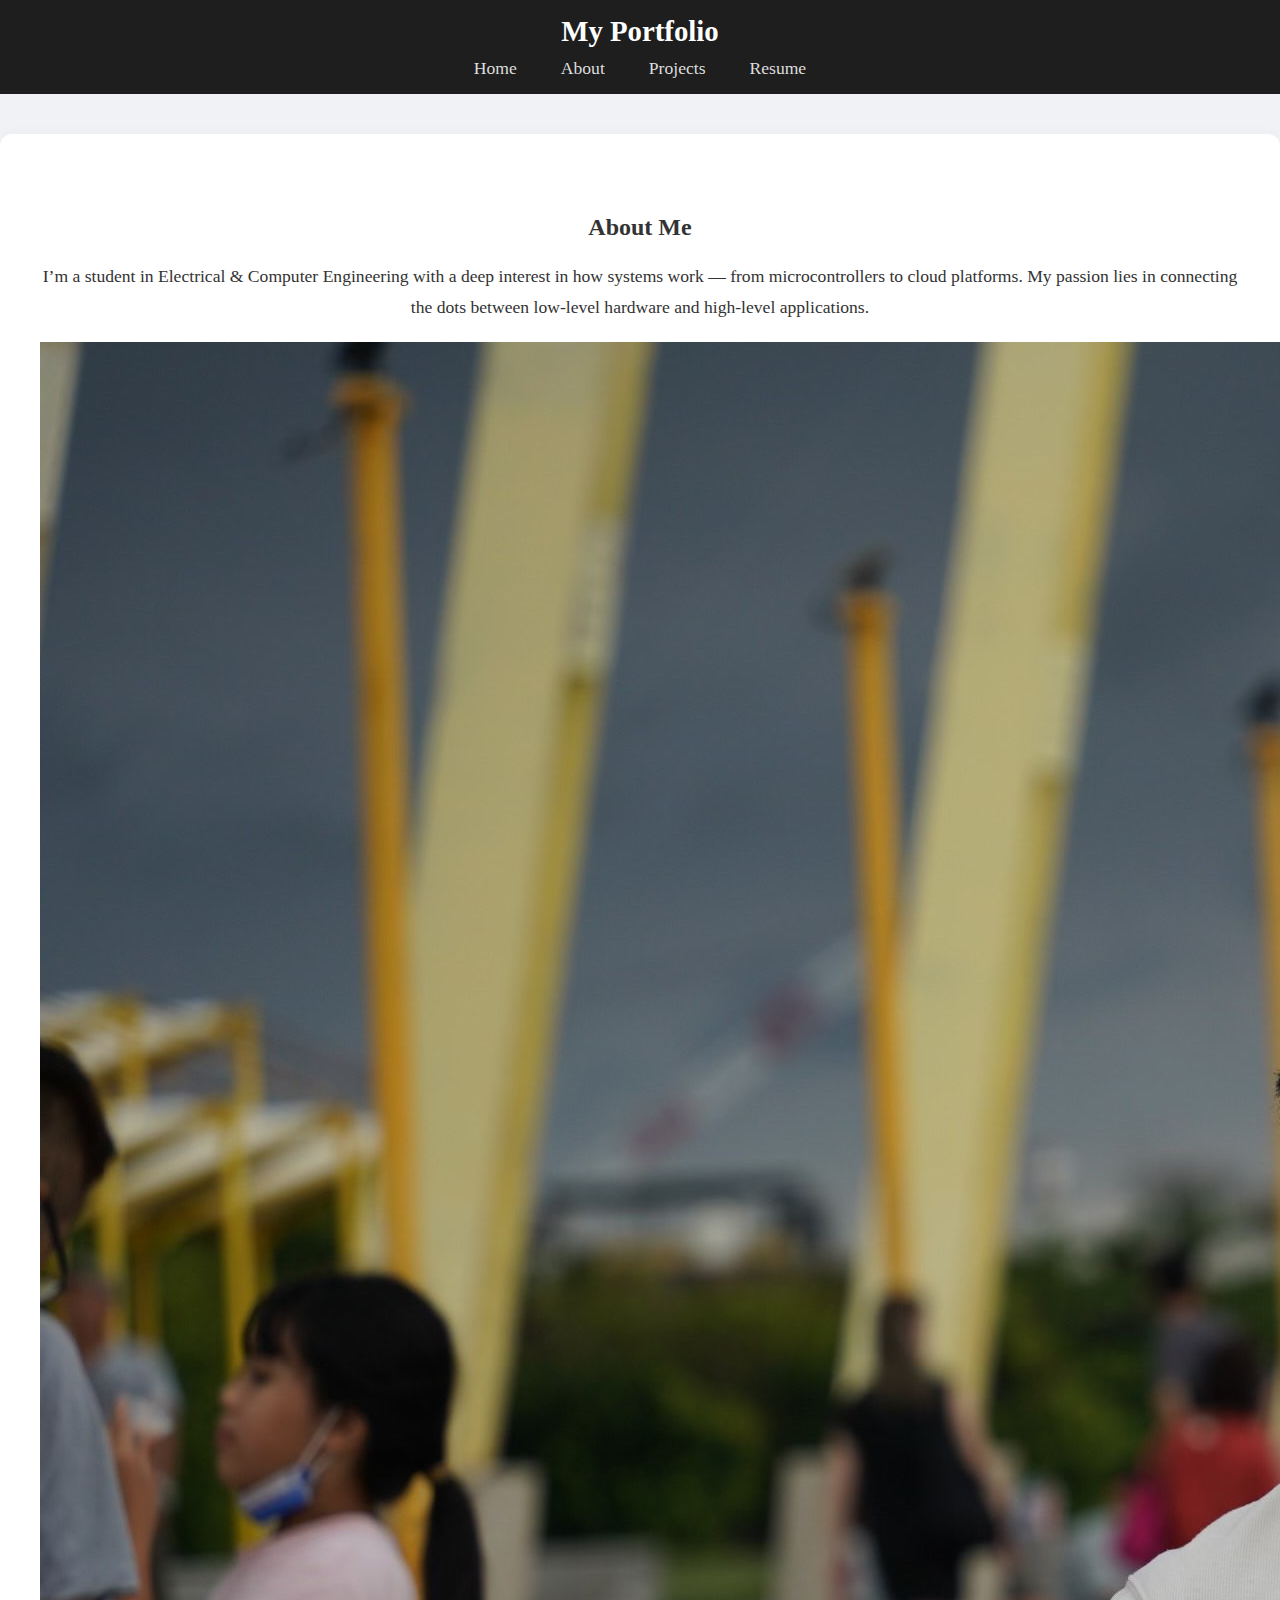
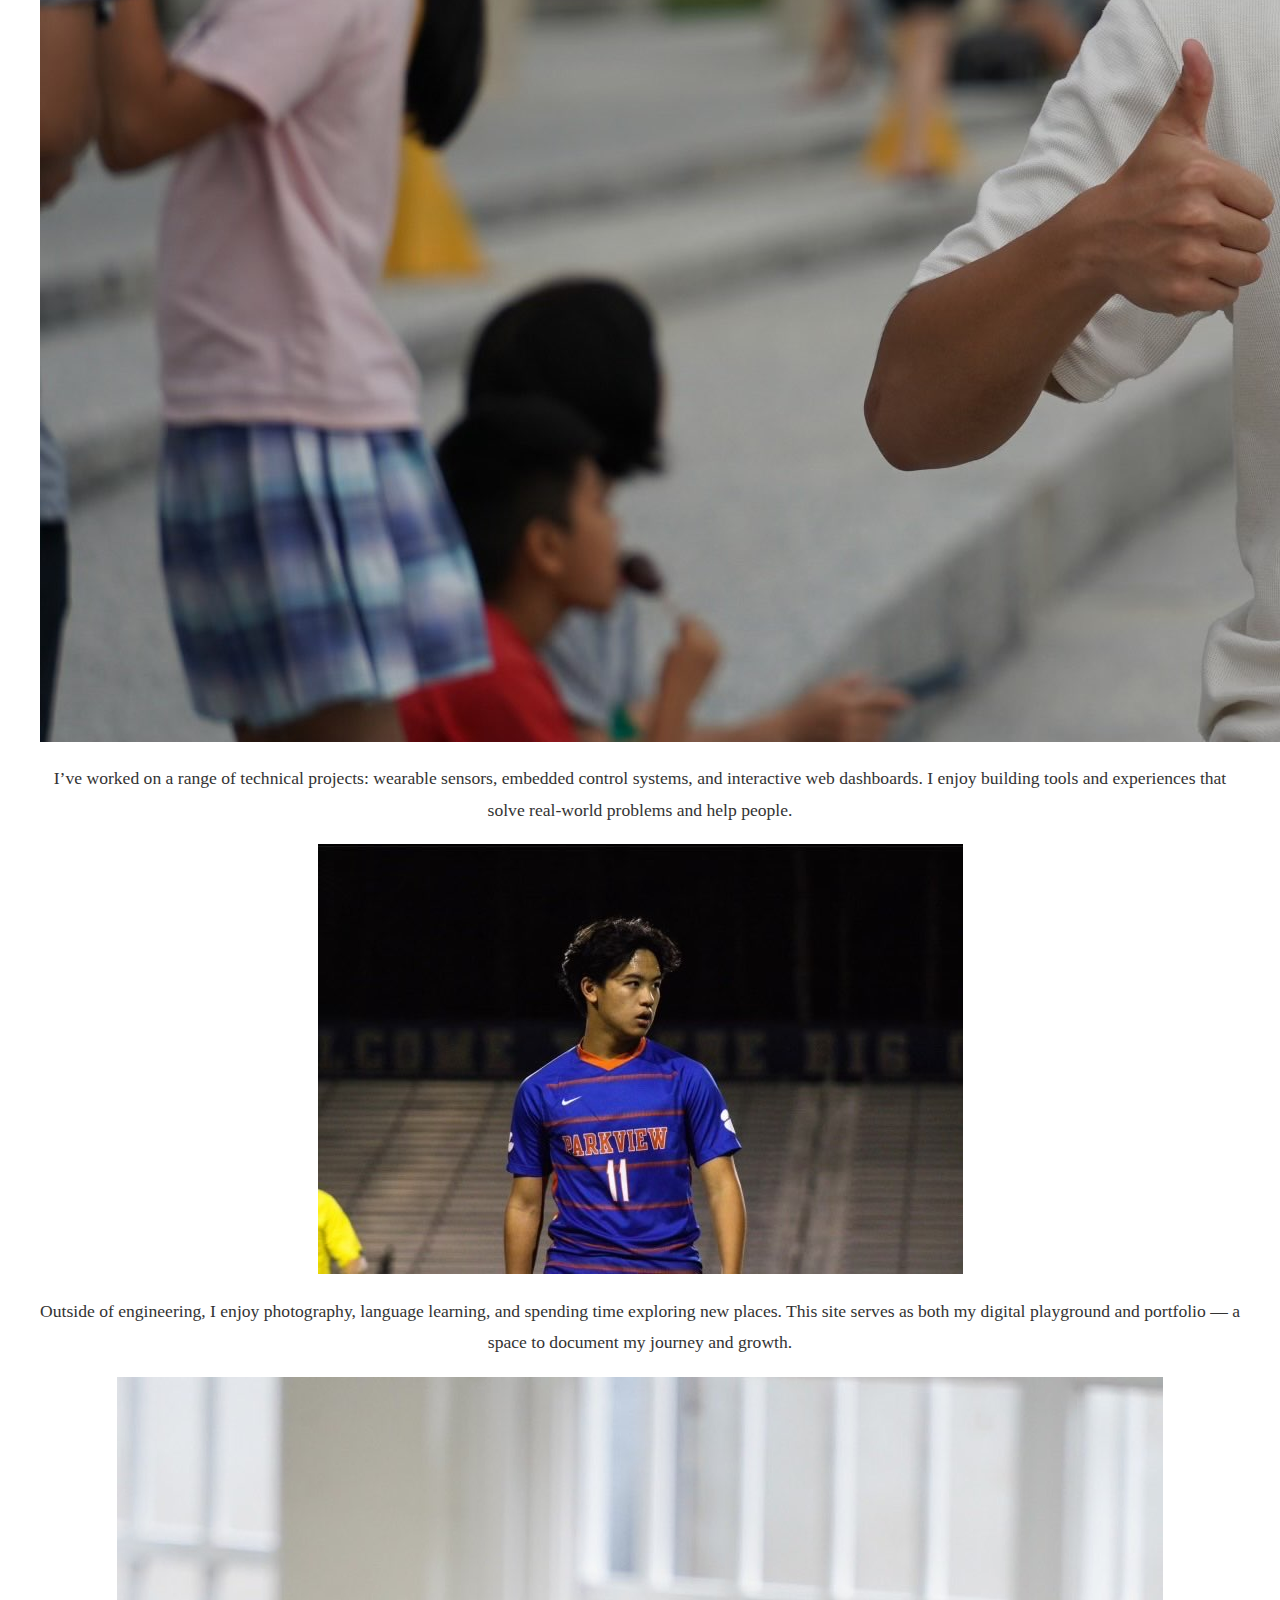
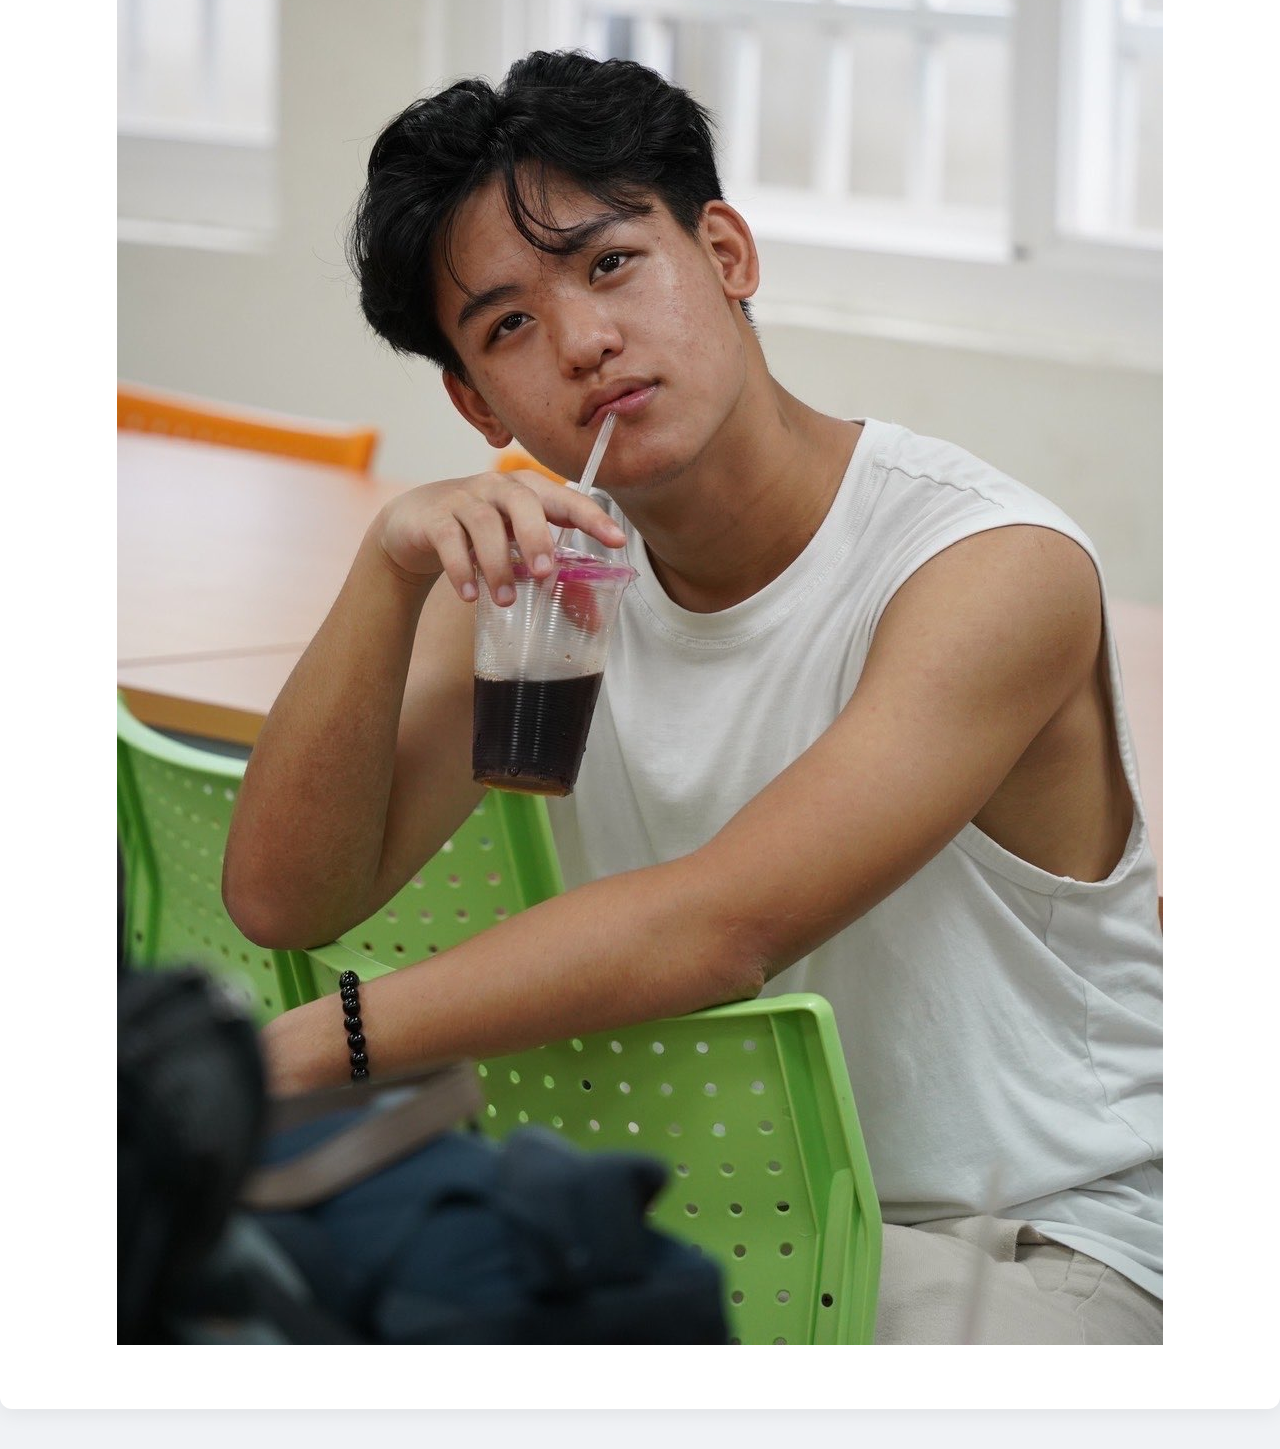
==== about.html @ 5a967b99 "Update about.html" ====
<!DOCTYPE html>
<html lang="en">
<head>
    <meta charset="UTF-8">
    <title>About Me</title>
    <link rel="stylesheet" href="css/style.css">
    <link rel="stylesheet" href="https://cdnjs.cloudflare.com/ajax/libs/font-awesome/6.5.0/css/all.min.css">
    <style>
        body {
            font-family: Georgia, serif;
            background-color: #f0f2f5;
        }

        .content-wrapper {
            background: white;
            max-width: 1200px;
            margin: 40px auto;
            padding: 60px 40px;
            border-radius: 12px;
            box-shadow: 0 6px 20px rgba(0, 0, 0, 0.06);
        }

        .about-wrapper {
            display: flex;
            flex-direction: row;
            align-items: flex-start;
            justify-content: center;
            gap: 50px;
            margin-top: 40px;
        }

        .about-text {
            flex: 2;
            font-size: 1.1em;
            line-height: 1.8;
            color: #333;
        }

        .about-image {
            flex: 1;
        }

        .about-image img {
            width: 100%;
            max-width: 300px;
            border-radius: 12px;
            box-shadow: 0 6px 20px rgba(0, 0, 0, 0.1);
        }

        .section-title {
            font-size: 2.5em;
            margin-bottom: 30px;
            text-align: center;
            color: #1e1e1e;
        }

        header {
            background: #1e1e1e;
            color: white;
            padding: 15px 0;
            text-align: center;
        }

        nav ul {
            list-style: none;
            padding: 0;
            margin: 10px 0 0;
        }

        nav ul li {
            display: inline;
            margin: 0 20px;
        }

        nav ul li a {
            color: #ddd;
            text-decoration: none;
            font-weight: 500;
        }

        nav ul li a:hover {
            color: #00bcd4;
        }
    </style>
</head>
<body>

    <!-- ✅ Shared Header -->
    <header>
        <h1>My Portfolio</h1>
        <nav>
            <ul>
                <li><a href="index.html">Home</a></li>
                <li><a href="about.html">About</a></li>
                <li><a href="projects.html">Projects</a></li>
                <li><a href="resume.html">Resume</a></li>
            </ul>
        </nav>
    </header>

    <!-- ✅ Main Content Container -->
    <div class="content-wrapper">
        <h2 class="about-title">About Me</h2>

        <div class="about-section">
            <div class="about-text">
                <p>
                    I’m a student in Electrical & Computer Engineering with a deep interest in how systems work — from microcontrollers to cloud platforms.
                    My passion lies in connecting the dots between low-level hardware and high-level applications.
                </p>
            </div>
            <img src="images/profile.jpg" alt="Profile Image">
        </div>

        <div class="about-section reverse">
            <div class="about-text">
                <p>
                    I’ve worked on a range of technical projects: wearable sensors, embedded control systems, and interactive web dashboards.
                    I enjoy building tools and experiences that solve real-world problems and help people.
                </p>
            </div>
            <img src="images/soccer.matt.jpg" alt="Soccer Photo">
        </div>

        <div class="about-section">
            <div class="about-text">
                <p>
                    Outside of engineering, I enjoy photography, language learning, and spending time exploring new places.
                    This site serves as both my digital playground and portfolio — a space to document my journey and growth.
                </p>
            </div>
            <img src="images/taiwan.matt.coke.jpg" alt="Taiwan Coke Photo">
        </div>

    </div>

</body>
</html>
---- css/style.css ----
/* ✅ General Page Styling */

body {
    font-family: 'Georgia', serif;
    background-color: #f0f2f5;
    color: #333;
    margin: 0;
    text-align: center;
}

/* ✅ Header and Navigation */

header {
    background: #1e1e1e;
    color: white;
    padding: 15px 0;
    text-align: center;
}

header h1 {
    margin: 0;
    font-size: 1.8em;
}

nav ul {
    margin: 5px 0 0;
}
nav ul {
    list-style: none;
    padding: 0;
    margin: 10px 0 0;
}

nav ul li {
    display: inline;
    margin: 0 20px;
}

nav ul li a {
    color: #ddd;
    text-decoration: none;
    font-weight: 500;
    font-size: 1.1em;
}

nav ul li a:hover {
    color: #00bcd4;
}

/* ✅ About Me Section */

#about {
    background-color: white;
    padding: 30px 20px;
    text-align: center;
    box-shadow: 0 5px 20px rgba(0,0,0,0.05);
    margin: 60px auto;
    max-width: 800px;
    border-radius: 12px;
}

#about h2 {
    font-size: 2.5em;
    margin: 20px 0 10px;
    color: #1e1e1e;
}

#about p {
    max-width: 700px;
    margin: 0 auto 30px;
    font-size: 1.2em;
    line-height: 1.6;
    color: #444;
}

/* ✅ Profile Picture Styling */

.profile-pic {
    width: 180px;
    height: 180px;
    object-fit: cover;
    border-radius: 50%;
    border: 4px solid #1e1e1e;
    box-shadow: 0px 6px 15px rgba(0, 0, 0, 0.2);
    margin-bottom: 20px;
}

/* ✅ Social Media Section */

.social-title {
    font-size: 1.8em;
    margin-top: 40px;
    color: #1e1e1e;
}

.social-links {
    margin-top: 20px;
}

.social-links a {
    color: #1e1e1e;
    font-size: 2.5em;
    margin: 0 20px;
    text-decoration: none;
    transition: color 0.3s ease;
}

.social-links a:hover {
    color: #00bcd4;
}

/* ✅ Project Grid (Optional if you already have one on another page) */

.project-grid {
    display: grid;
    grid-template-columns: repeat(auto-fit, minmax(350px, 1fr));
    gap: 30px;
    padding: 20px;
    max-width: 1300px;
    margin: 0 auto;
    justify-content: center;
    align-items: start;
}

.project-card {
    background: #fff;
    border-radius: 10px;
    box-shadow: 0px 4px 8px rgba(0, 0, 0, 0.1);
    text-align: center;
    width: 100%;
    max-width: 500px;
    height: 470px;
    display: flex;
    flex-direction: column;
    justify-content: space-between;
    overflow: hidden;
    transition: transform 0.2s ease-in-out;
    margin: auto;
}

.project-card:hover {
    transform: scale(1.03);
}

.project-card img {
    width: 100%;
    height: 67%;
    object-fit: cover;
    border-radius: 10px 10px 0 0;
}

.project-info {
    display: flex;
    flex-direction: column;
    justify-content: center;
    align-items: center;
    padding: 5px;
    gap: 5px;
}

.project-info h3,
.project-info p {
    margin: 2px 0;
    padding: 0;
}

.btn {
    background: #007BFF;
    color: white;
    padding: 8px 18px;
    text-decoration: none;
    border-radius: 5px;
    display: inline-block;
    margin-top: 5px;
    font-size: 1em;
    min-width: 100px;
    text-align: center;
    transition: background 0.3s ease;
}

.btn:hover {
    background: #0056b3;
}

/* ✅ Fixed circular profile image styling */

.profile-pic-centered {
    width: 280px;
    height: 280px;
    object-fit: cover;
    border-radius: 50%;
    border: 4px solid #1e1e1e;
    box-shadow: 0px 6px 15px rgba(0, 0, 0, 0.2);
    margin: 30px auto;
    display: block;
}

/* ✅ Update About Me Layout to be single-column */

.about-container {
    max-width: 800px;
    margin: 10px auto;
    padding: 60px 30px;
    background-color: white;
    border-radius: 12px;
    box-shadow: 0 5px 20px rgba(0, 0, 0, 0.05);
    text-align: center;
}

/* Smooth Scroll */
html {
    scroll-behavior: smooth;
}

.page-header {
    background-color: #f7f7f7;
    padding: 60px 20px 30px;
    text-align: center;
}

.page-header h2 {
    font-size: 2.5em;
    margin: 0;
    font-weight: bold;
    color: #1e1e1e;
}

.about-wrapper h2.section-title {
    font-size: 2.5em;
    margin-bottom: 30px;
    text-align: center;
    width: 100%;
    color: #1e1e1e;
}
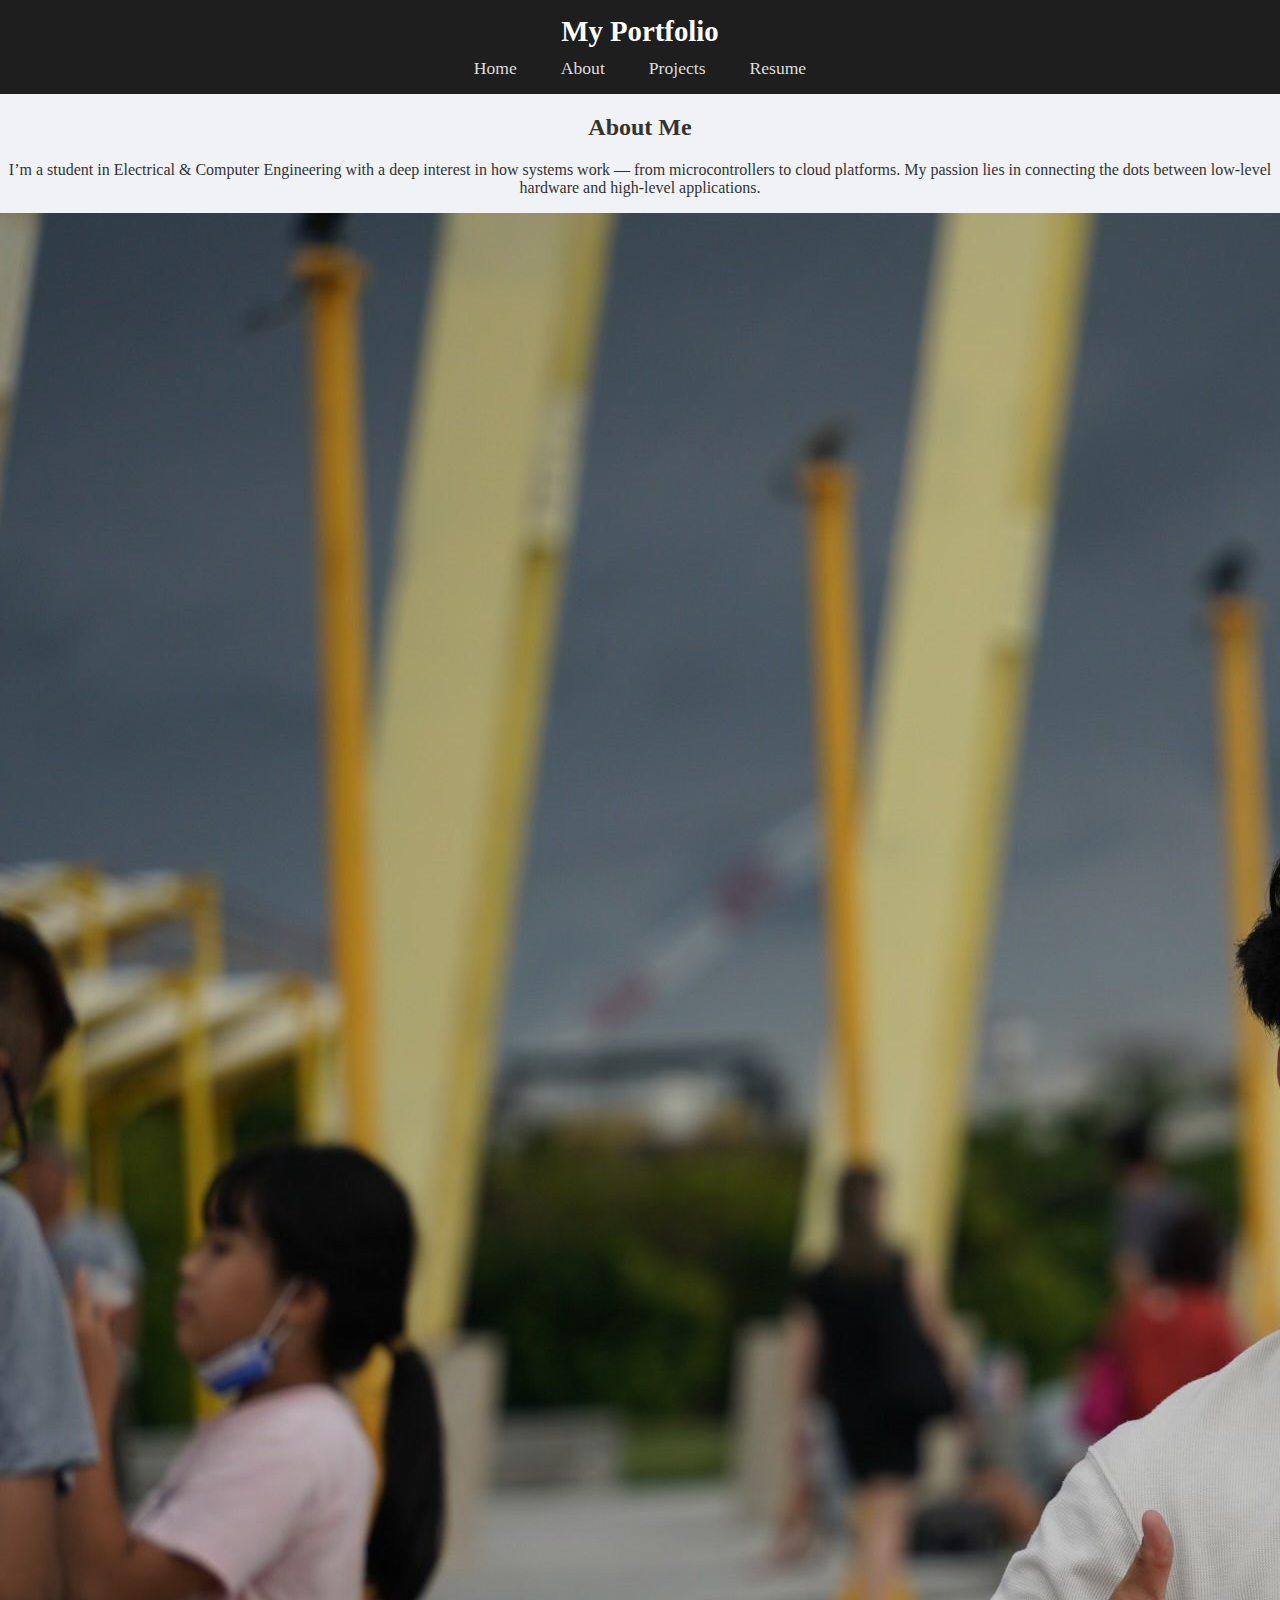
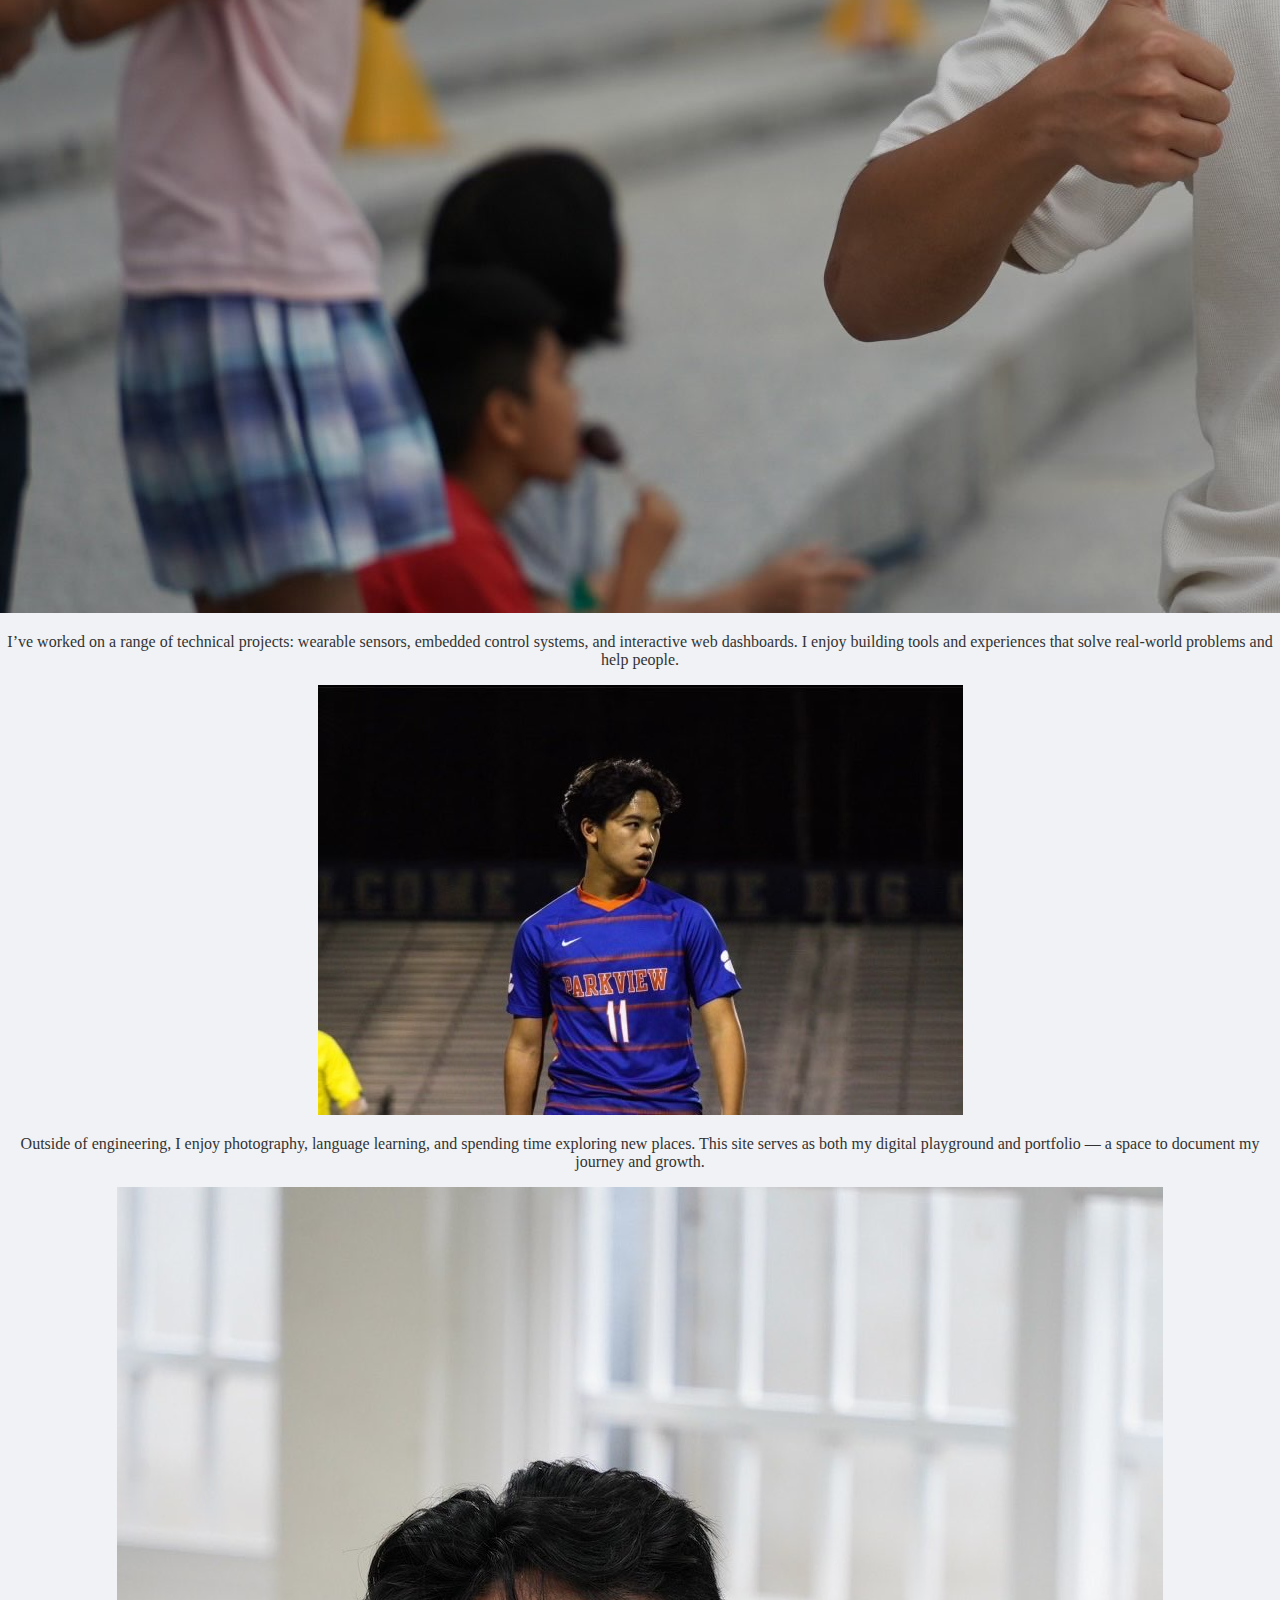
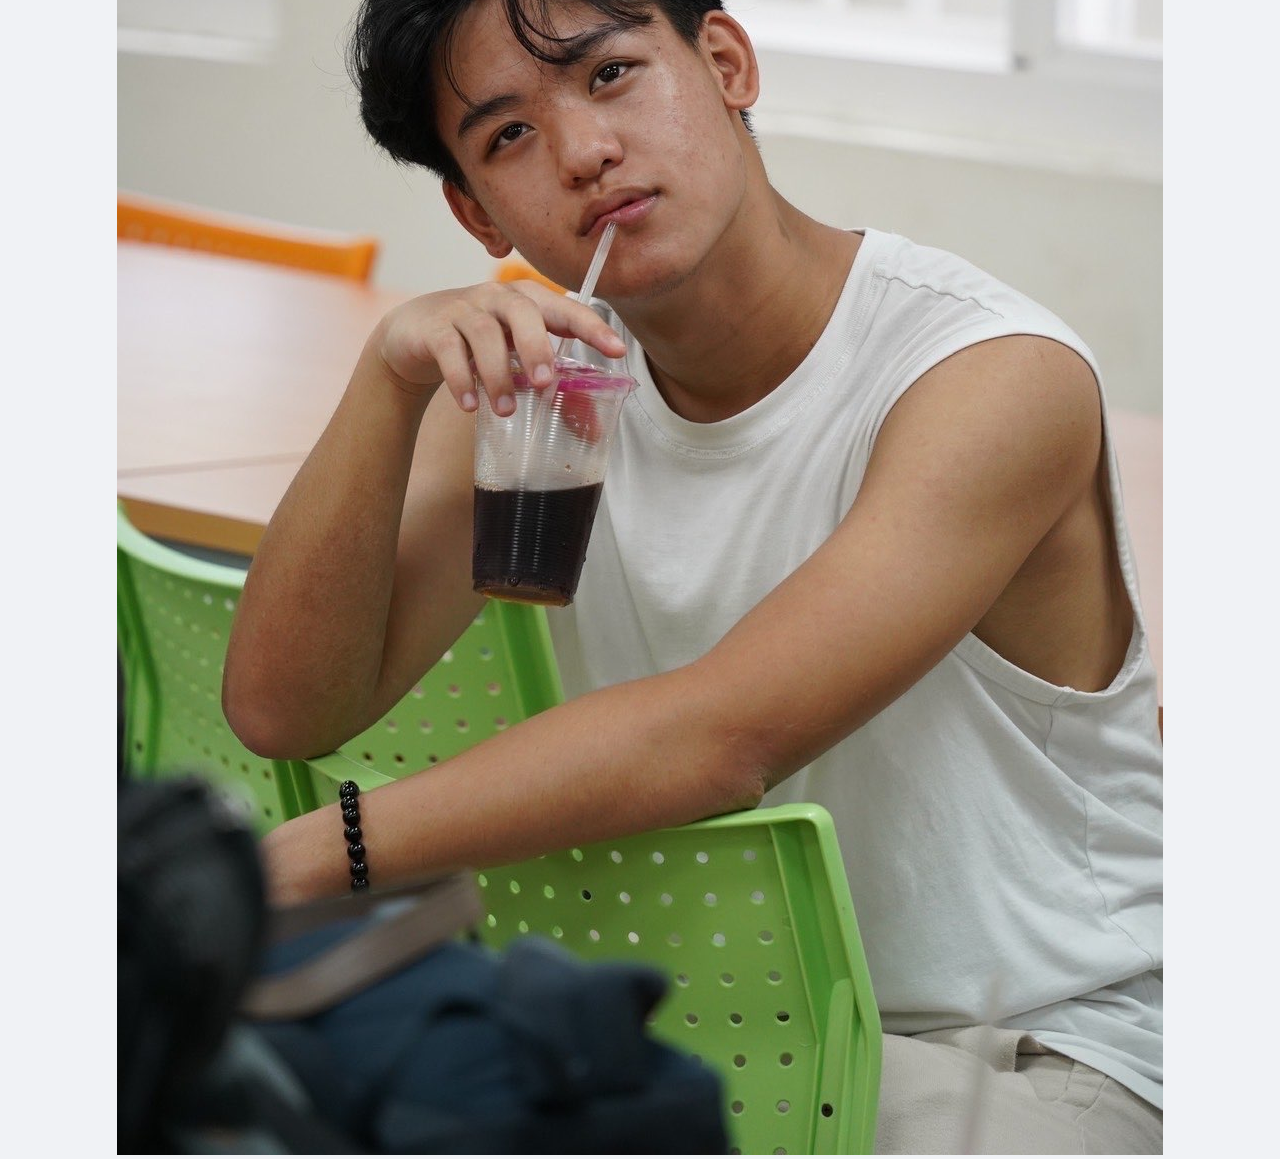
==== commit 6bdefb2b: "Update about.html" ====
--- a/about.html
+++ b/about.html
@@ -5,83 +5,7 @@
     <title>About Me</title>
     <link rel="stylesheet" href="css/style.css">
     <link rel="stylesheet" href="https://cdnjs.cloudflare.com/ajax/libs/font-awesome/6.5.0/css/all.min.css">
-    <style>
-        body {
-            font-family: Georgia, serif;
-            background-color: #f0f2f5;
-        }
-
-        .content-wrapper {
-            background: white;
-            max-width: 1200px;
-            margin: 40px auto;
-            padding: 60px 40px;
-            border-radius: 12px;
-            box-shadow: 0 6px 20px rgba(0, 0, 0, 0.06);
-        }
-
-        .about-wrapper {
-            display: flex;
-            flex-direction: row;
-            align-items: flex-start;
-            justify-content: center;
-            gap: 50px;
-            margin-top: 40px;
-        }
-
-        .about-text {
-            flex: 2;
-            font-size: 1.1em;
-            line-height: 1.8;
-            color: #333;
-        }
-
-        .about-image {
-            flex: 1;
-        }
-
-        .about-image img {
-            width: 100%;
-            max-width: 300px;
-            border-radius: 12px;
-            box-shadow: 0 6px 20px rgba(0, 0, 0, 0.1);
-        }
-
-        .section-title {
-            font-size: 2.5em;
-            margin-bottom: 30px;
-            text-align: center;
-            color: #1e1e1e;
-        }
-
-        header {
-            background: #1e1e1e;
-            color: white;
-            padding: 15px 0;
-            text-align: center;
-        }
-
-        nav ul {
-            list-style: none;
-            padding: 0;
-            margin: 10px 0 0;
-        }
-
-        nav ul li {
-            display: inline;
-            margin: 0 20px;
-        }
-
-        nav ul li a {
-            color: #ddd;
-            text-decoration: none;
-            font-weight: 500;
-        }
-
-        nav ul li a:hover {
-            color: #00bcd4;
-        }
-    </style>
+    
 </head>
 <body>
 
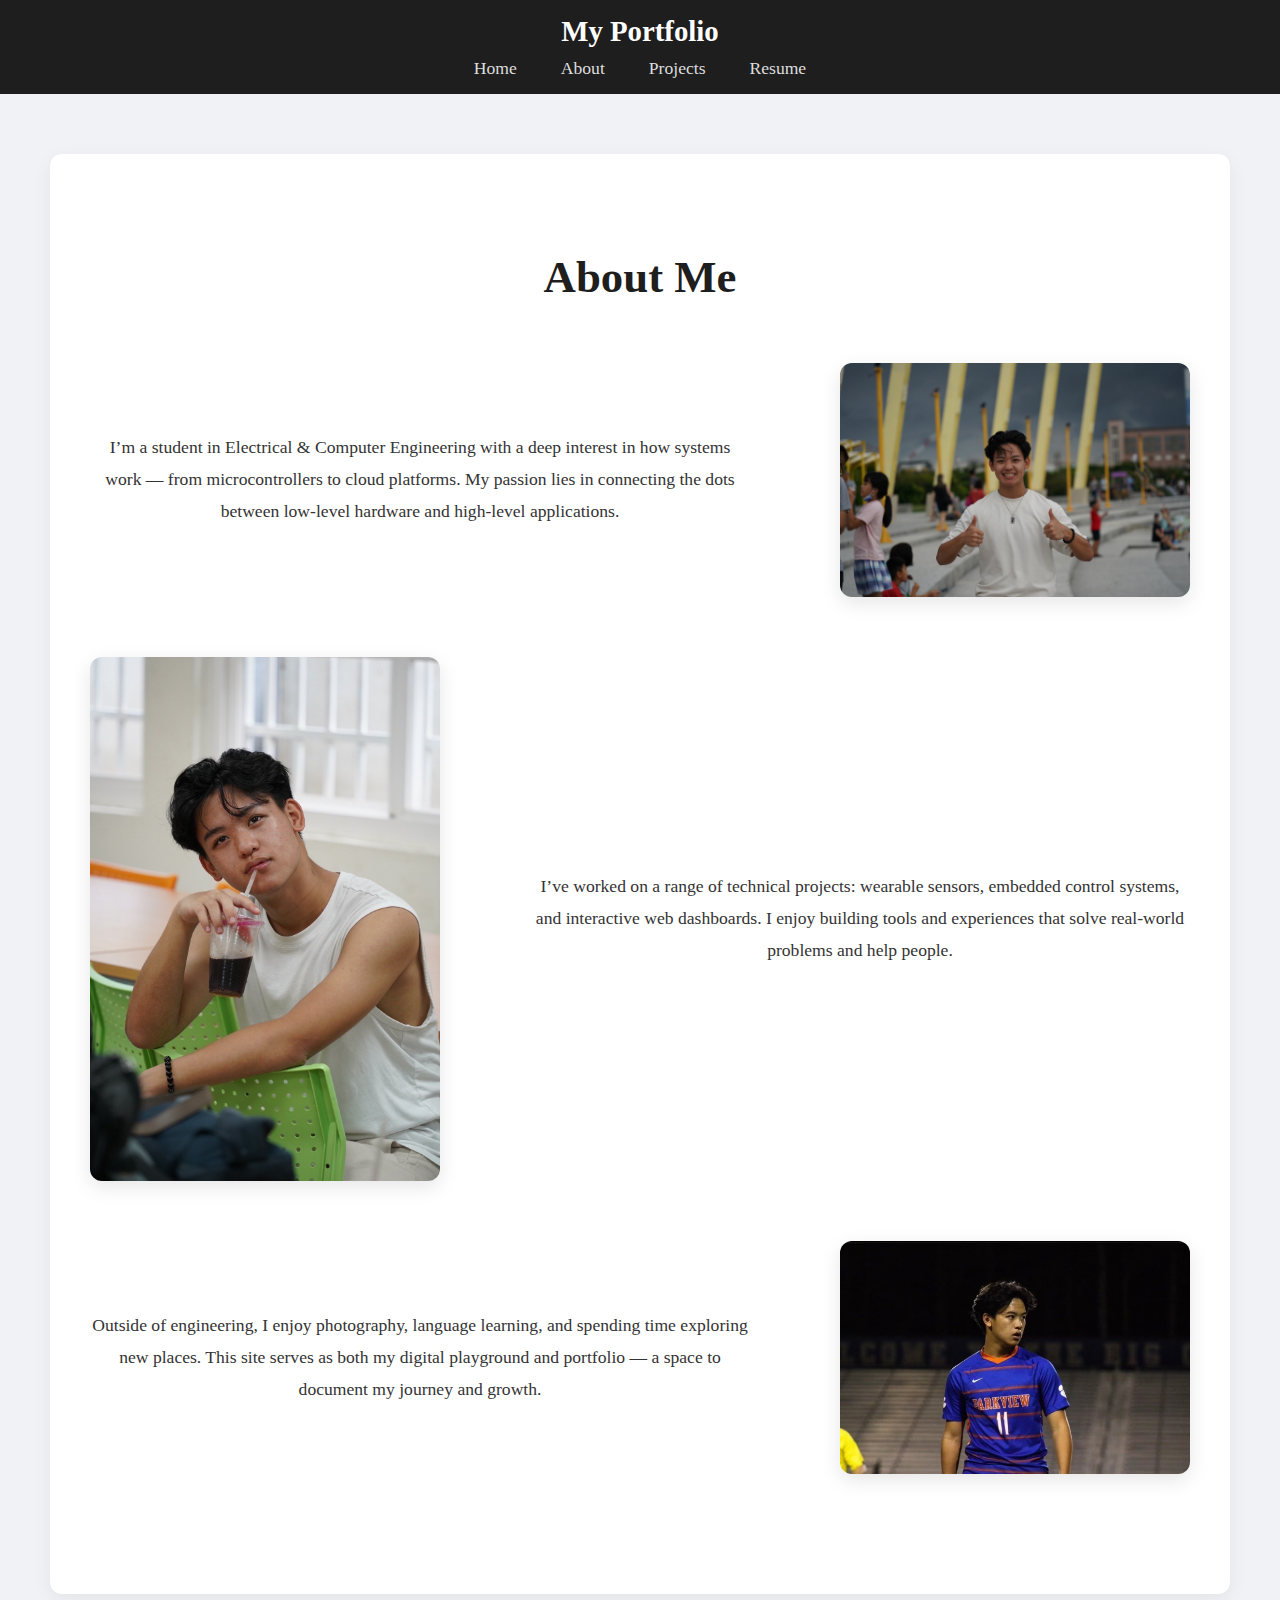
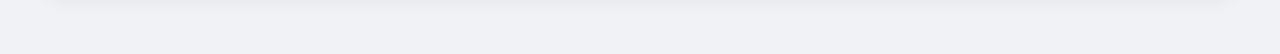
==== commit a5673655: "Update about.html" ====
--- a/about.html
+++ b/about.html
@@ -5,11 +5,9 @@
     <title>About Me</title>
     <link rel="stylesheet" href="css/style.css">
     <link rel="stylesheet" href="https://cdnjs.cloudflare.com/ajax/libs/font-awesome/6.5.0/css/all.min.css">
-    
 </head>
 <body>
 
-    <!-- ✅ Shared Header -->
     <header>
         <h1>My Portfolio</h1>
         <nav>
@@ -22,7 +20,6 @@
         </nav>
     </header>
 
-    <!-- ✅ Main Content Container -->
     <div class="content-wrapper">
         <h2 class="about-title">About Me</h2>
 
@@ -43,7 +40,7 @@
                     I enjoy building tools and experiences that solve real-world problems and help people.
                 </p>
             </div>
-            <img src="images/soccer.matt.jpg" alt="Soccer Photo">
+            <img src="images/taiwan.matt.coke.jpg" alt="Taiwan Coke Photo">
         </div>
 
         <div class="about-section">
@@ -53,7 +50,7 @@
                     This site serves as both my digital playground and portfolio — a space to document my journey and growth.
                 </p>
             </div>
-            <img src="images/taiwan.matt.coke.jpg" alt="Taiwan Coke Photo">
+            <img src="images/soccer.matt.jpg" alt="Soccer Photo">
         </div>
 
     </div>
--- a/css/style.css
+++ b/css/style.css
@@ -23,9 +23,6 @@
 }
 
 nav ul {
-    margin: 5px 0 0;
-}
-nav ul {
     list-style: none;
     padding: 0;
     margin: 10px 0 0;
@@ -47,32 +44,6 @@
     color: #00bcd4;
 }
 
-/* ✅ About Me Section */
-
-#about {
-    background-color: white;
-    padding: 30px 20px;
-    text-align: center;
-    box-shadow: 0 5px 20px rgba(0,0,0,0.05);
-    margin: 60px auto;
-    max-width: 800px;
-    border-radius: 12px;
-}
-
-#about h2 {
-    font-size: 2.5em;
-    margin: 20px 0 10px;
-    color: #1e1e1e;
-}
-
-#about p {
-    max-width: 700px;
-    margin: 0 auto 30px;
-    font-size: 1.2em;
-    line-height: 1.6;
-    color: #444;
-}
-
 /* ✅ Profile Picture Styling */
 
 .profile-pic {
@@ -109,7 +80,7 @@
     color: #00bcd4;
 }
 
-/* ✅ Project Grid (Optional if you already have one on another page) */
+/* ✅ Project Grid */
 
 .project-grid {
     display: grid;
@@ -195,16 +166,52 @@
     display: block;
 }
 
-/* ✅ Update About Me Layout to be single-column */
-
-.about-container {
-    max-width: 800px;
-    margin: 10px auto;
-    padding: 60px 30px;
+/* ✅ Alternating About Layout */
+.content-wrapper {
     background-color: white;
+    padding: 60px 40px;
     border-radius: 12px;
-    box-shadow: 0 5px 20px rgba(0, 0, 0, 0.05);
-    text-align: center;
+    box-shadow: 0 6px 20px rgba(0, 0, 0, 0.06);
+    max-width: 1100px;
+    margin: 60px auto;
+}
+
+.about-title {
+    text-align: center;
+    font-size: 2.8em;
+    margin-bottom: 60px;
+    font-weight: bold;
+    color: #1e1e1e;
+}
+
+.about-section {
+    display: flex;
+    align-items: center;
+    justify-content: space-between;
+    margin-bottom: 60px;
+    gap: 40px;
+    flex-wrap: wrap;
+}
+
+.about-section.reverse {
+    flex-direction: row-reverse;
+}
+
+.about-section img {
+    width: 33%;
+    min-width: 280px;
+    max-width: 350px;
+    border-radius: 12px;
+    box-shadow: 0 6px 20px rgba(0, 0, 0, 0.1);
+    object-fit: cover;
+}
+
+.about-text {
+    flex: 1;
+    font-size: 1.1em;
+    line-height: 1.8;
+    color: #333;
+    max-width: 60%;
 }
 
 /* Smooth Scroll */
@@ -225,10 +232,9 @@
     color: #1e1e1e;
 }
 
-.about-wrapper h2.section-title {
-    font-size: 2.5em;
-    margin-bottom: 30px;
-    text-align: center;
-    width: 100%;
-    color: #1e1e1e;
-}
+.home-wrapper .about-text {
+    max-width: 800px;
+    margin: 0 auto;
+    text-align: center;
+    flex: none;
+}
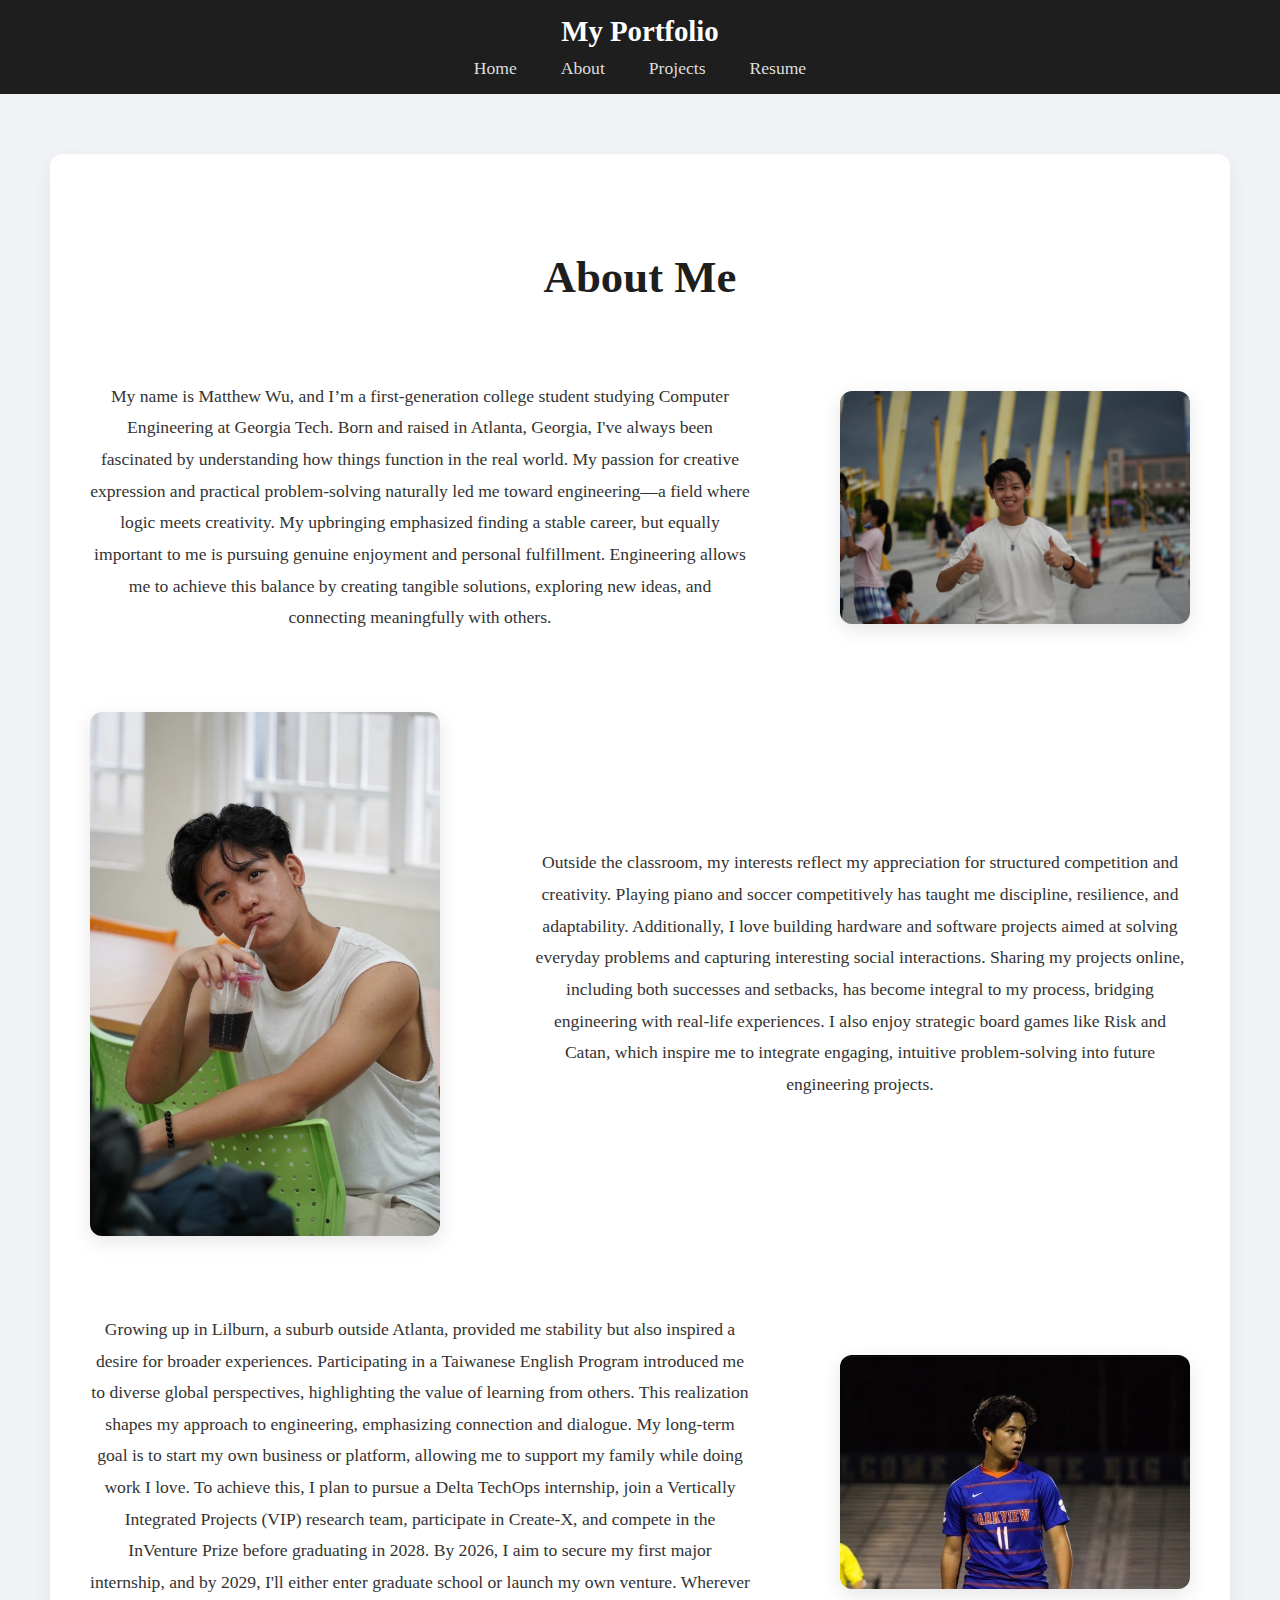
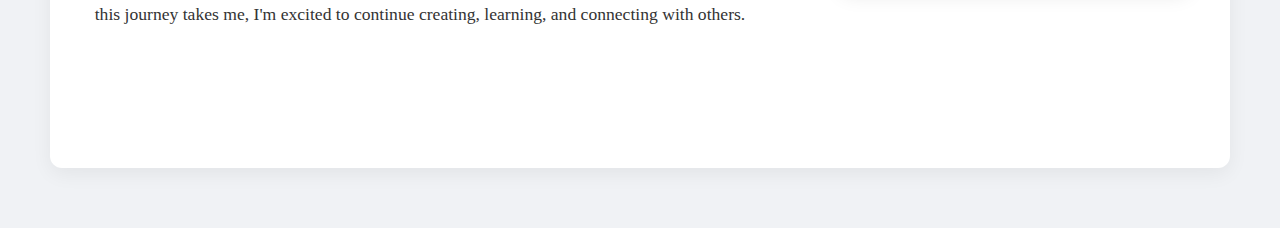
==== commit 2fa85f4b: "Update about.html" ====
--- a/about.html
+++ b/about.html
@@ -26,8 +26,10 @@
         <div class="about-section">
             <div class="about-text">
                 <p>
-                    I’m a student in Electrical & Computer Engineering with a deep interest in how systems work — from microcontrollers to cloud platforms.
-                    My passion lies in connecting the dots between low-level hardware and high-level applications.
+My name is Matthew Wu, and I’m a first-generation college student studying Computer Engineering at Georgia Tech. Born and raised in Atlanta, Georgia, I've always been fascinated 
+                    by understanding how things function in the real world. My passion for creative expression and practical problem-solving naturally led me toward engineering—a 
+                    field where logic meets creativity. My upbringing emphasized finding a stable career, but equally important to me is pursuing genuine enjoyment and personal fulfillment.
+                    Engineering allows me to achieve this balance by creating tangible solutions, exploring new ideas, and connecting meaningfully with others.
                 </p>
             </div>
             <img src="images/profile.jpg" alt="Profile Image">
@@ -36,8 +38,10 @@
         <div class="about-section reverse">
             <div class="about-text">
                 <p>
-                    I’ve worked on a range of technical projects: wearable sensors, embedded control systems, and interactive web dashboards.
-                    I enjoy building tools and experiences that solve real-world problems and help people.
+                    Outside the classroom, my interests reflect my appreciation for structured competition and creativity. Playing piano and soccer competitively has taught me discipline, 
+                    resilience, and adaptability. Additionally, I love building hardware and software projects aimed at solving everyday problems and capturing interesting social interactions. 
+                    Sharing my projects online, including both successes and setbacks, has become integral to my process, bridging engineering with real-life experiences. I also enjoy strategic 
+                    board games like Risk and Catan, which inspire me to integrate engaging, intuitive problem-solving into future engineering projects.
                 </p>
             </div>
             <img src="images/taiwan.matt.coke.jpg" alt="Taiwan Coke Photo">
@@ -46,8 +50,11 @@
         <div class="about-section">
             <div class="about-text">
                 <p>
-                    Outside of engineering, I enjoy photography, language learning, and spending time exploring new places.
-                    This site serves as both my digital playground and portfolio — a space to document my journey and growth.
+                    Growing up in Lilburn, a suburb outside Atlanta, provided me stability but also inspired a desire for broader experiences. Participating in a Taiwanese English Program introduced 
+                    me to diverse global perspectives, highlighting the value of learning from others. This realization shapes my approach to engineering, emphasizing connection and dialogue. My long-term 
+                    goal is to start my own business or platform, allowing me to support my family while doing work I love. To achieve this, I plan to pursue a Delta TechOps internship, join a Vertically 
+                    Integrated Projects (VIP) research team, participate in Create-X, and compete in the InVenture Prize before graduating in 2028. By 2026, I aim to secure my first major internship, and by 2029, 
+                    I'll either enter graduate school or launch my own venture. Wherever this journey takes me, I'm excited to continue creating, learning, and connecting with others.
                 </p>
             </div>
             <img src="images/soccer.matt.jpg" alt="Soccer Photo">
--- a/css/style.css
+++ b/css/style.css
@@ -238,3 +238,27 @@
     text-align: center;
     flex: none;
 }
+
+.resume-download {
+    text-align: center;
+    margin-top: -20px;
+    margin-bottom: 30px;
+}
+
+.resume-download a {
+    font-size: 1.2em;
+    color: #d32f2f;
+    text-decoration: none;
+    font-weight: bold;
+    transition: color 0.3s ease;
+}
+
+.resume-download a i {
+    margin-right: 8px;
+    font-size: 1.3em;
+    vertical-align: middle;
+}
+
+.resume-download a:hover {
+    color: #b71c1c;
+}
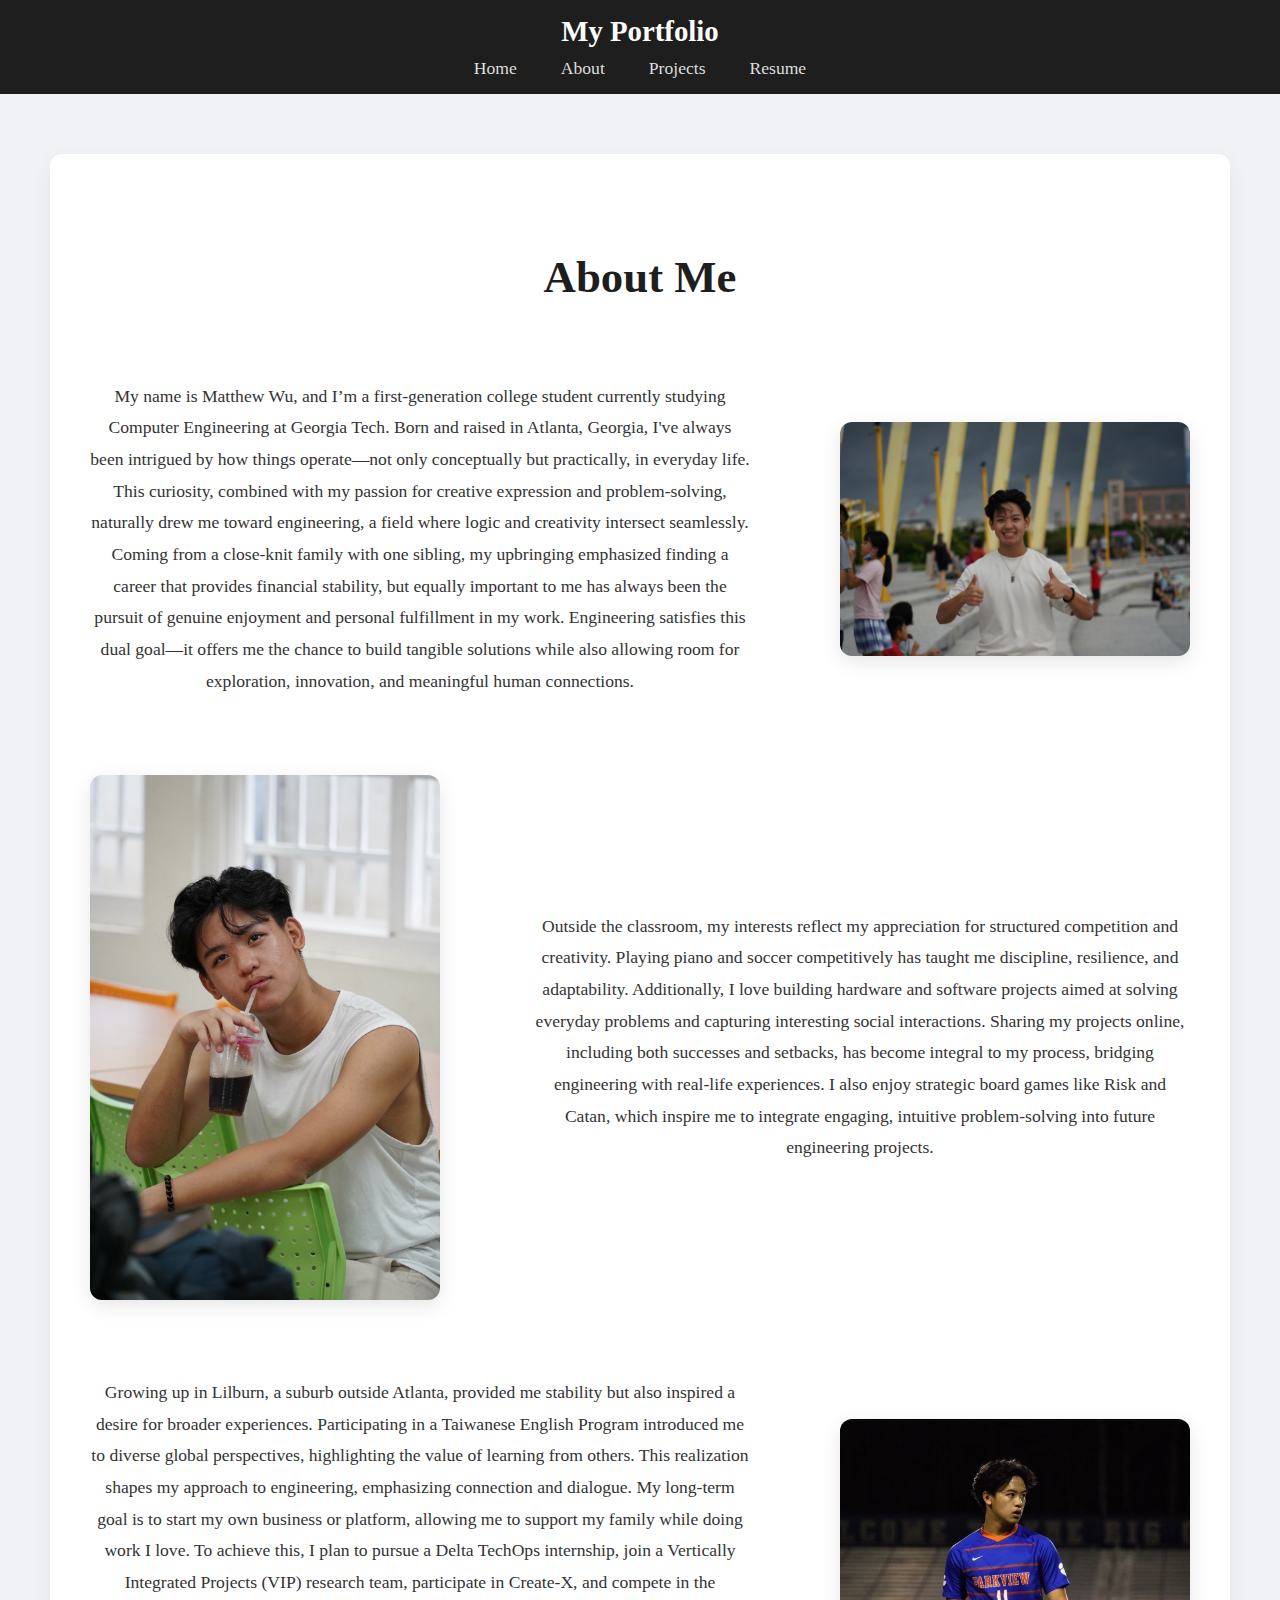
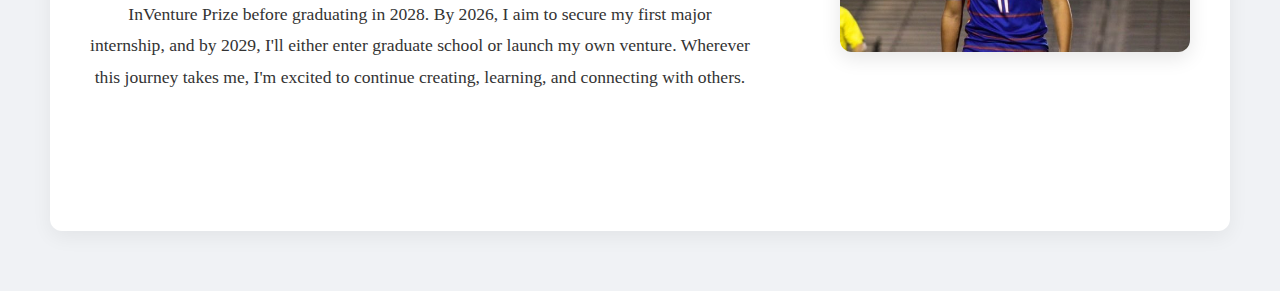
==== commit 6e8cf192: "Update about.html" ====
--- a/about.html
+++ b/about.html
@@ -26,10 +26,12 @@
         <div class="about-section">
             <div class="about-text">
                 <p>
-My name is Matthew Wu, and I’m a first-generation college student studying Computer Engineering at Georgia Tech. Born and raised in Atlanta, Georgia, I've always been fascinated 
-                    by understanding how things function in the real world. My passion for creative expression and practical problem-solving naturally led me toward engineering—a 
-                    field where logic meets creativity. My upbringing emphasized finding a stable career, but equally important to me is pursuing genuine enjoyment and personal fulfillment.
-                    Engineering allows me to achieve this balance by creating tangible solutions, exploring new ideas, and connecting meaningfully with others.
+                    My name is Matthew Wu, and I’m a first-generation college student currently studying Computer Engineering at Georgia Tech. Born and raised in Atlanta, 
+                    Georgia, I've always been intrigued by how things operate—not only conceptually but practically, in everyday life. This curiosity, combined with my passion 
+                    for creative expression and problem-solving, naturally drew me toward engineering, a field where logic and creativity intersect seamlessly. Coming from a 
+                    close-knit family with one sibling, my upbringing emphasized finding a career that provides financial stability, but equally important to me has always been
+                    the pursuit of genuine enjoyment and personal fulfillment in my work. Engineering satisfies this dual goal—it offers me the chance to build tangible solutions 
+                    while also allowing room for exploration, innovation, and meaningful human connections.
                 </p>
             </div>
             <img src="images/profile.jpg" alt="Profile Image">
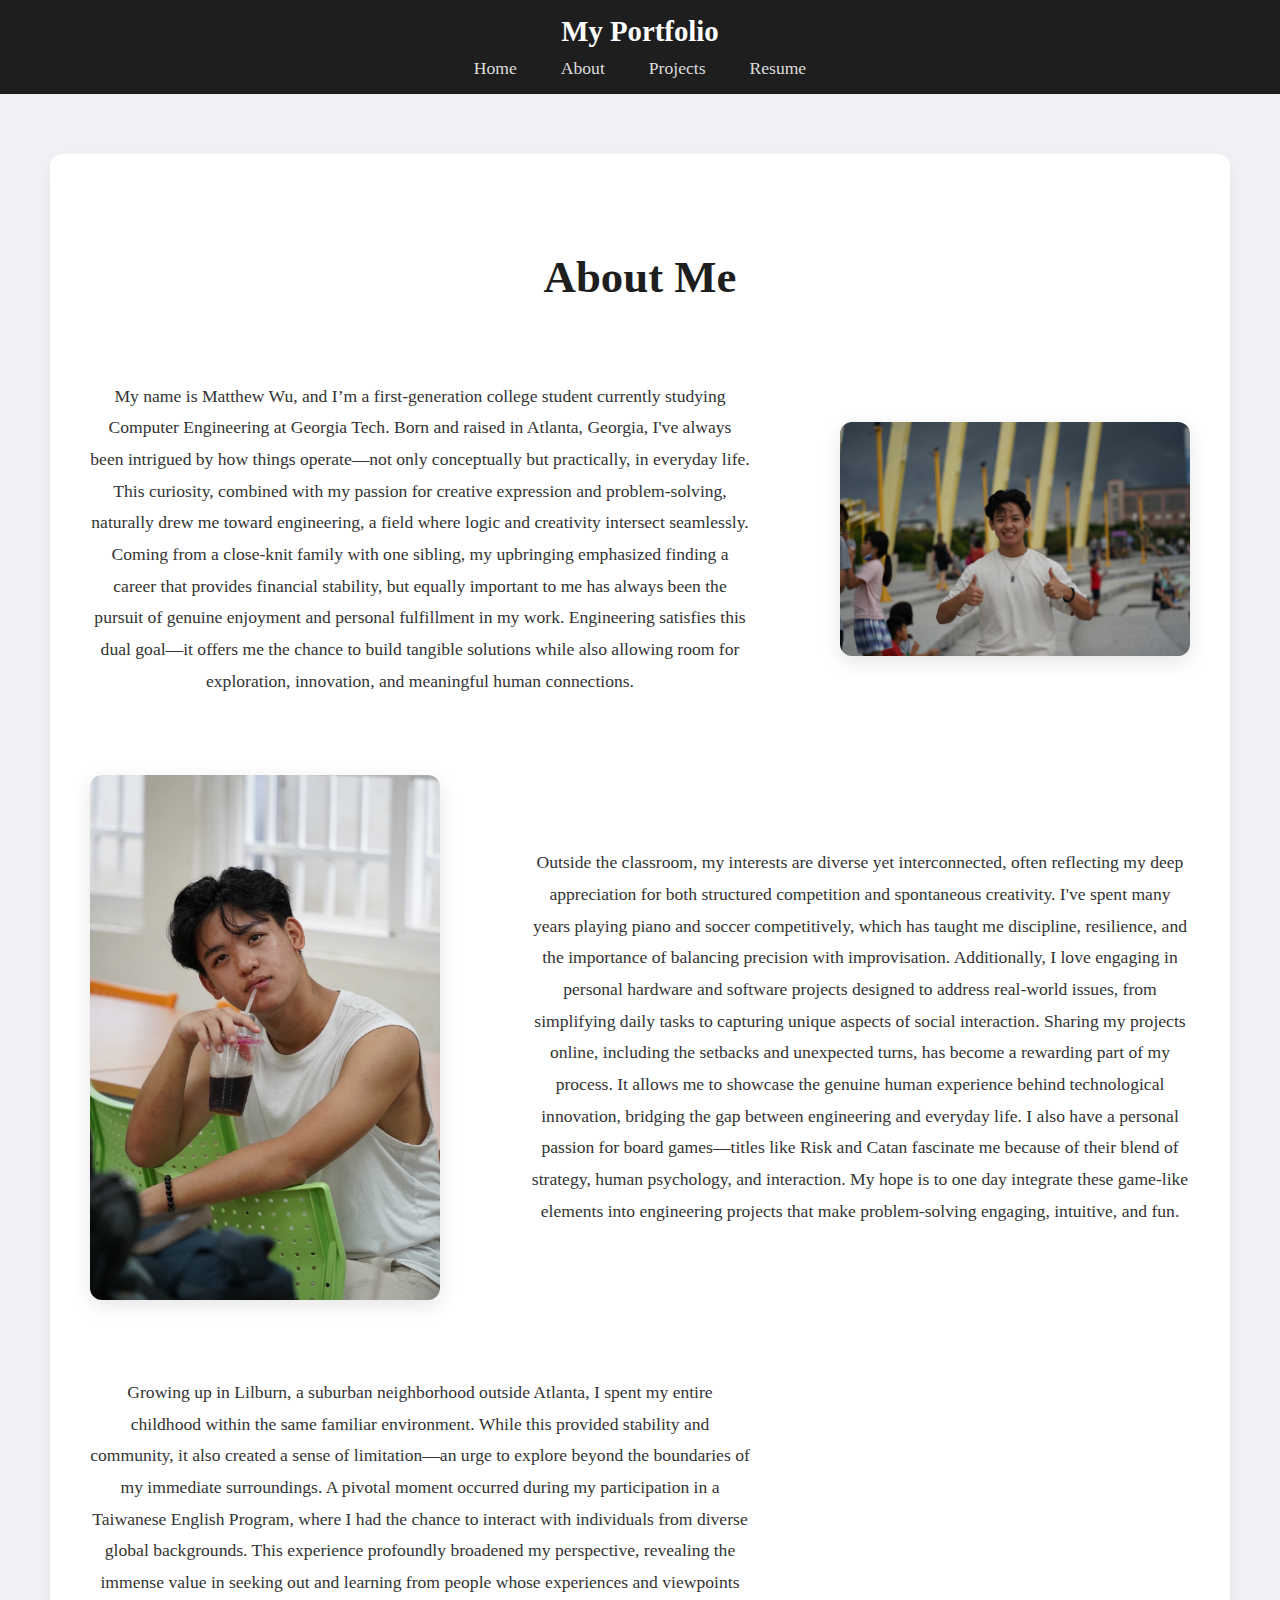
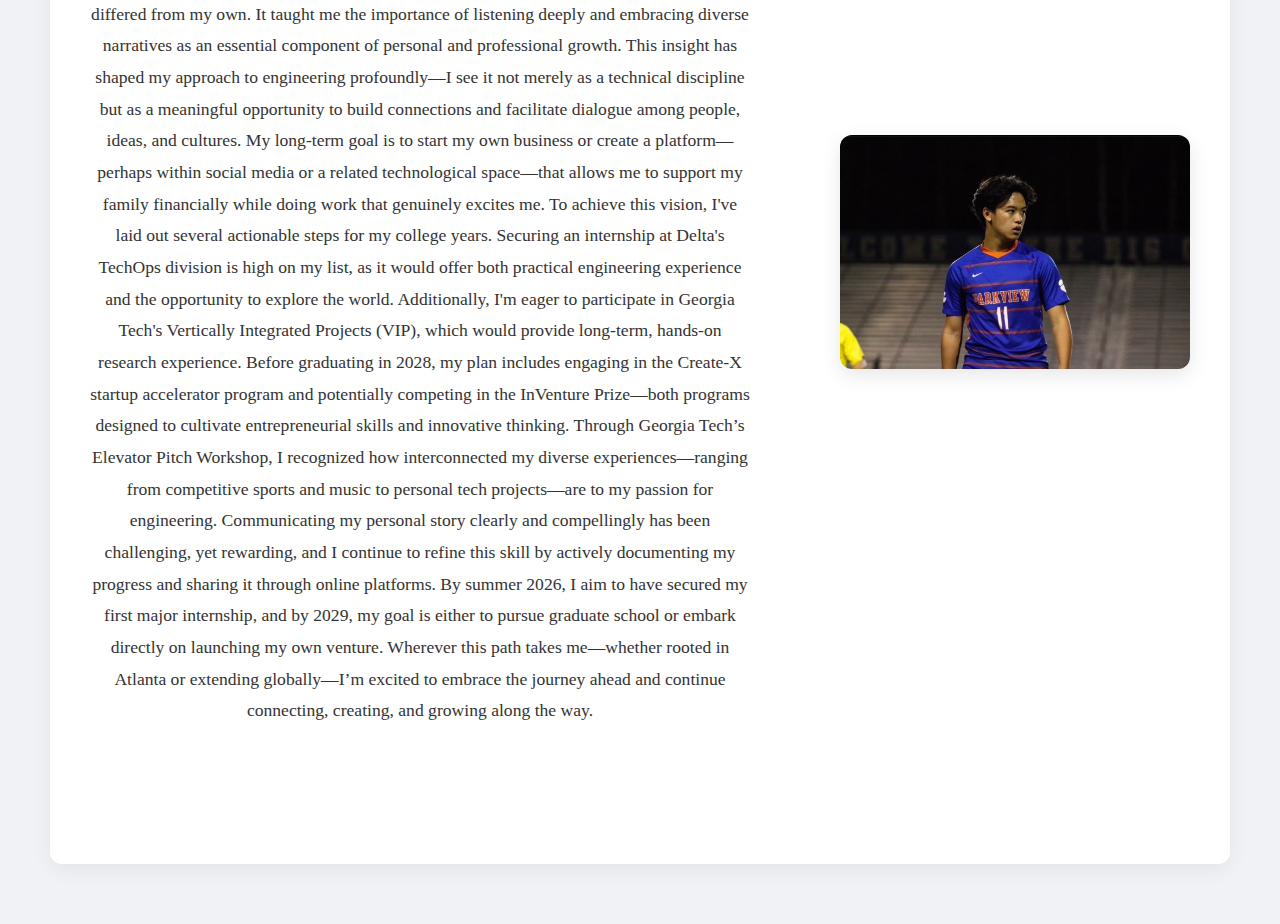
==== commit 41874e5b: "Update about.html" ====
--- a/about.html
+++ b/about.html
@@ -40,10 +40,13 @@
         <div class="about-section reverse">
             <div class="about-text">
                 <p>
-                    Outside the classroom, my interests reflect my appreciation for structured competition and creativity. Playing piano and soccer competitively has taught me discipline, 
-                    resilience, and adaptability. Additionally, I love building hardware and software projects aimed at solving everyday problems and capturing interesting social interactions. 
-                    Sharing my projects online, including both successes and setbacks, has become integral to my process, bridging engineering with real-life experiences. I also enjoy strategic 
-                    board games like Risk and Catan, which inspire me to integrate engaging, intuitive problem-solving into future engineering projects.
+                    Outside the classroom, my interests are diverse yet interconnected, often reflecting my deep appreciation for both structured competition and spontaneous creativity. 
+                    I've spent many years playing piano and soccer competitively, which has taught me discipline, resilience, and the importance of balancing precision with improvisation. 
+                    Additionally, I love engaging in personal hardware and software projects designed to address real-world issues, from simplifying daily tasks to capturing unique aspects
+                    of social interaction. Sharing my projects online, including the setbacks and unexpected turns, has become a rewarding part of my process. It allows me to showcase the
+                    genuine human experience behind technological innovation, bridging the gap between engineering and everyday life. I also have a personal passion for board games—titles 
+                    like Risk and Catan fascinate me because of their blend of strategy, human psychology, and interaction. My hope is to one day integrate these game-like elements into engineering
+                    projects that make problem-solving engaging, intuitive, and fun.
                 </p>
             </div>
             <img src="images/taiwan.matt.coke.jpg" alt="Taiwan Coke Photo">
@@ -52,11 +55,21 @@
         <div class="about-section">
             <div class="about-text">
                 <p>
-                    Growing up in Lilburn, a suburb outside Atlanta, provided me stability but also inspired a desire for broader experiences. Participating in a Taiwanese English Program introduced 
-                    me to diverse global perspectives, highlighting the value of learning from others. This realization shapes my approach to engineering, emphasizing connection and dialogue. My long-term 
-                    goal is to start my own business or platform, allowing me to support my family while doing work I love. To achieve this, I plan to pursue a Delta TechOps internship, join a Vertically 
-                    Integrated Projects (VIP) research team, participate in Create-X, and compete in the InVenture Prize before graduating in 2028. By 2026, I aim to secure my first major internship, and by 2029, 
-                    I'll either enter graduate school or launch my own venture. Wherever this journey takes me, I'm excited to continue creating, learning, and connecting with others.
+                    Growing up in Lilburn, a suburban neighborhood outside Atlanta, I spent my entire childhood within the same familiar environment. While this provided stability and community, 
+                    it also created a sense of limitation—an urge to explore beyond the boundaries of my immediate surroundings. A pivotal moment occurred during my participation in a Taiwanese 
+                    English Program, where I had the chance to interact with individuals from diverse global backgrounds. This experience profoundly broadened my perspective, revealing the immense 
+                    value in seeking out and learning from people whose experiences and viewpoints differed from my own. It taught me the importance of listening deeply and embracing diverse narratives
+                    as an essential component of personal and professional growth. This insight has shaped my approach to engineering profoundly—I see it not merely as a technical discipline but as a 
+                    meaningful opportunity to build connections and facilitate dialogue among people, ideas, and cultures. My long-term goal is to start my own business or create a platform—perhaps within 
+                    social media or a related technological space—that allows me to support my family financially while doing work that genuinely excites me. To achieve this vision, I've laid out several
+                    actionable steps for my college years. Securing an internship at Delta's TechOps division is high on my list, as it would offer both practical engineering experience and the opportunity 
+                    to explore the world. Additionally, I'm eager to participate in Georgia Tech's Vertically Integrated Projects (VIP), which would provide long-term, hands-on research experience. Before
+                    graduating in 2028, my plan includes engaging in the Create-X startup accelerator program and potentially competing in the InVenture Prize—both programs designed to cultivate entrepreneurial 
+                    skills and innovative thinking. Through Georgia Tech’s Elevator Pitch Workshop, I recognized how interconnected my diverse experiences—ranging from competitive sports and music to personal tech
+                    projects—are to my passion for engineering. Communicating my personal story clearly and compellingly has been challenging, yet rewarding, and I continue to refine this skill by actively 
+                    documenting my progress and sharing it through online platforms. By summer 2026, I aim to have secured my first major internship, and by 2029, my goal is either to pursue graduate school 
+                    or embark directly on launching my own venture. Wherever this path takes me—whether rooted in Atlanta or extending globally—I’m excited to embrace the journey ahead and continue connecting,
+                    creating, and growing along the way.
                 </p>
             </div>
             <img src="images/soccer.matt.jpg" alt="Soccer Photo">
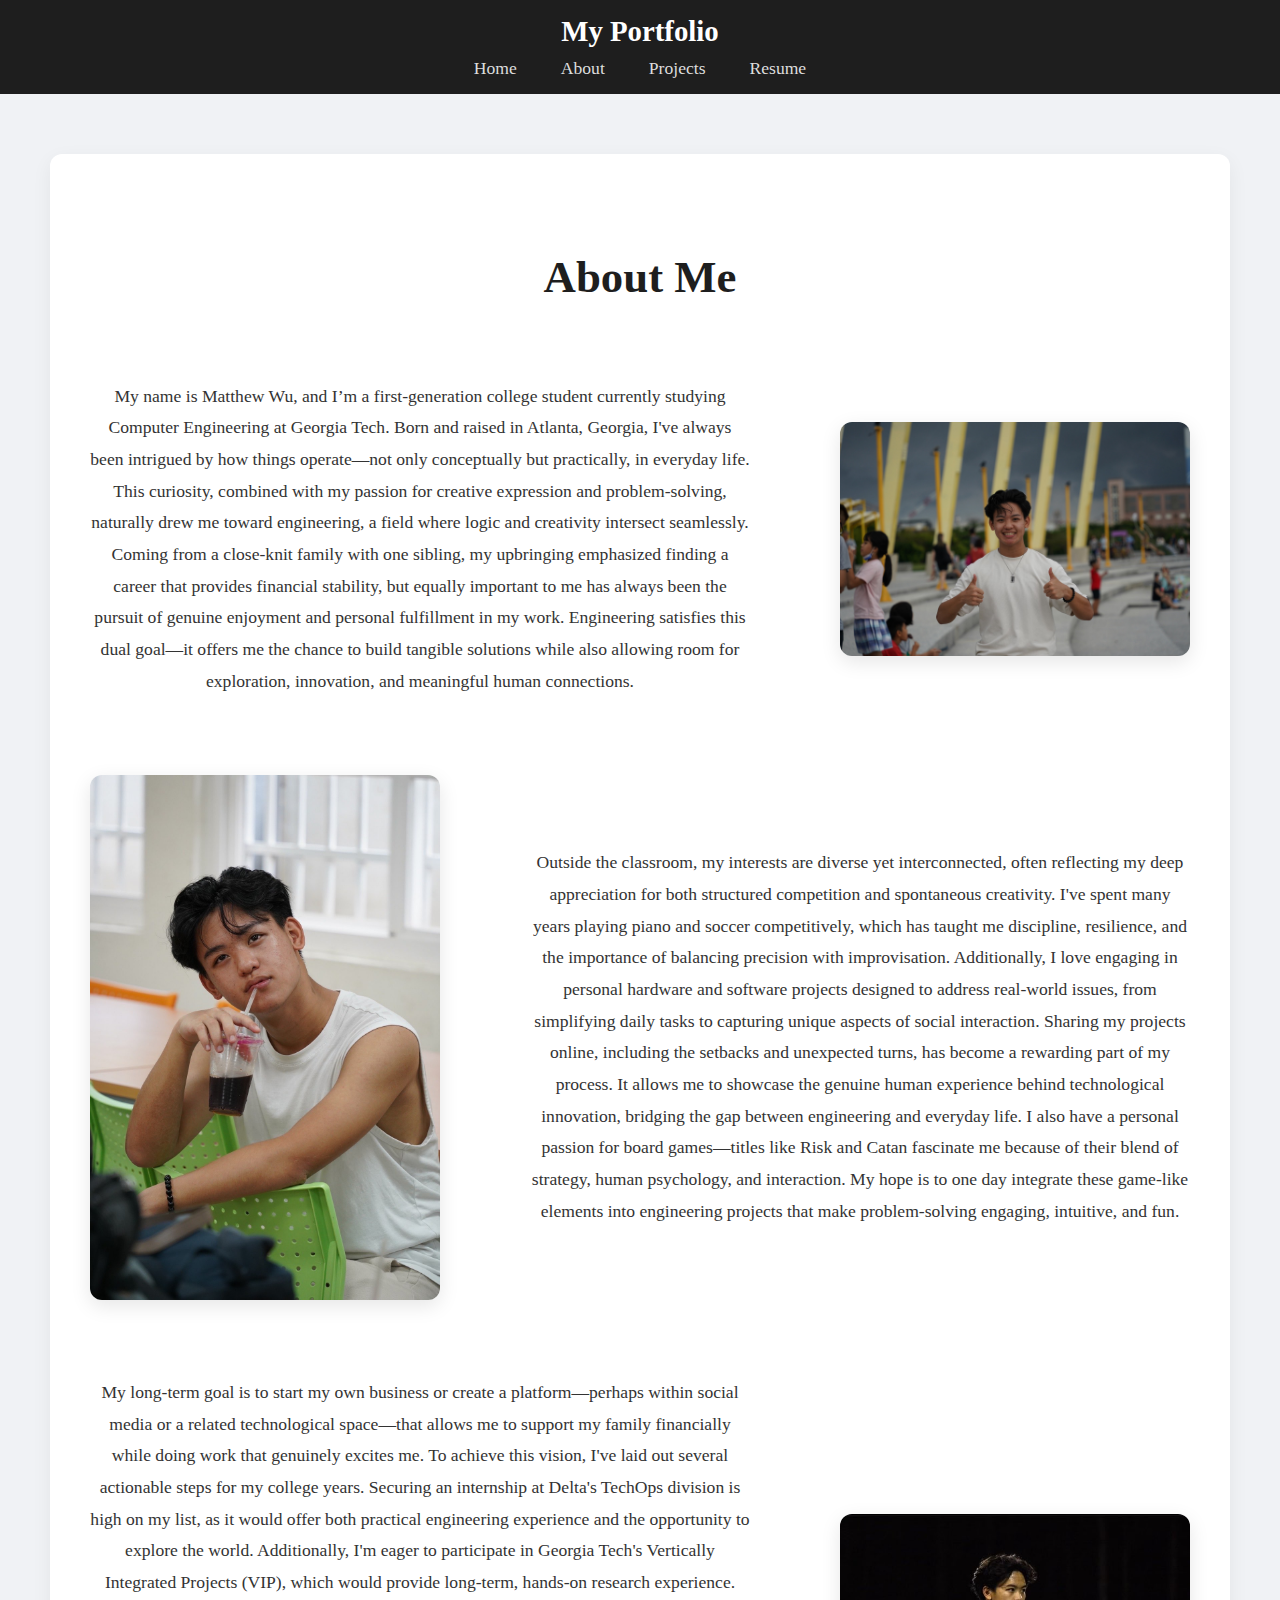
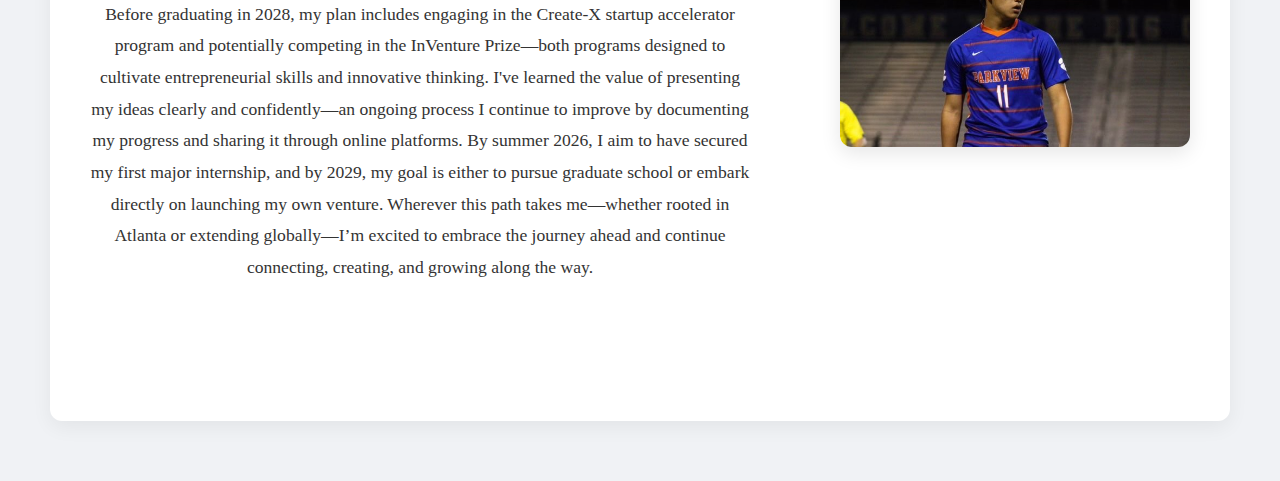
==== commit d8fd60ca: "Update about.html" ====
--- a/about.html
+++ b/about.html
@@ -55,21 +55,14 @@
         <div class="about-section">
             <div class="about-text">
                 <p>
-                    Growing up in Lilburn, a suburban neighborhood outside Atlanta, I spent my entire childhood within the same familiar environment. While this provided stability and community, 
-                    it also created a sense of limitation—an urge to explore beyond the boundaries of my immediate surroundings. A pivotal moment occurred during my participation in a Taiwanese 
-                    English Program, where I had the chance to interact with individuals from diverse global backgrounds. This experience profoundly broadened my perspective, revealing the immense 
-                    value in seeking out and learning from people whose experiences and viewpoints differed from my own. It taught me the importance of listening deeply and embracing diverse narratives
-                    as an essential component of personal and professional growth. This insight has shaped my approach to engineering profoundly—I see it not merely as a technical discipline but as a 
-                    meaningful opportunity to build connections and facilitate dialogue among people, ideas, and cultures. My long-term goal is to start my own business or create a platform—perhaps within 
-                    social media or a related technological space—that allows me to support my family financially while doing work that genuinely excites me. To achieve this vision, I've laid out several
-                    actionable steps for my college years. Securing an internship at Delta's TechOps division is high on my list, as it would offer both practical engineering experience and the opportunity 
-                    to explore the world. Additionally, I'm eager to participate in Georgia Tech's Vertically Integrated Projects (VIP), which would provide long-term, hands-on research experience. Before
-                    graduating in 2028, my plan includes engaging in the Create-X startup accelerator program and potentially competing in the InVenture Prize—both programs designed to cultivate entrepreneurial 
-                    skills and innovative thinking. Through Georgia Tech’s Elevator Pitch Workshop, I recognized how interconnected my diverse experiences—ranging from competitive sports and music to personal tech
-                    projects—are to my passion for engineering. Communicating my personal story clearly and compellingly has been challenging, yet rewarding, and I continue to refine this skill by actively 
-                    documenting my progress and sharing it through online platforms. By summer 2026, I aim to have secured my first major internship, and by 2029, my goal is either to pursue graduate school 
-                    or embark directly on launching my own venture. Wherever this path takes me—whether rooted in Atlanta or extending globally—I’m excited to embrace the journey ahead and continue connecting,
-                    creating, and growing along the way.
+                    My long-term goal is to start my own business or create a platform—perhaps within social media or a related technological space—that allows me to support my family financially 
+                    while doing work that genuinely excites me. To achieve this vision, I've laid out several actionable steps for my college years. Securing an internship at Delta's TechOps division
+                    is high on my list, as it would offer both practical engineering experience and the opportunity to explore the world. Additionally, I'm eager to participate in Georgia Tech's Vertically 
+                    Integrated Projects (VIP), which would provide long-term, hands-on research experience. Before graduating in 2028, my plan includes engaging in the Create-X startup accelerator program 
+                    and potentially competing in the InVenture Prize—both programs designed to cultivate entrepreneurial skills and innovative thinking. I've learned the value of presenting my ideas clearly
+                    and confidently—an ongoing process I continue to improve by documenting my progress and sharing it through online platforms. By summer 2026, I aim to have secured my first major internship,
+                    and by 2029, my goal is either to pursue graduate school or embark directly on launching my own venture. Wherever this path takes me—whether rooted in Atlanta or extending globally—I’m
+                    excited to embrace the journey ahead and continue connecting, creating, and growing along the way.
                 </p>
             </div>
             <img src="images/soccer.matt.jpg" alt="Soccer Photo">
